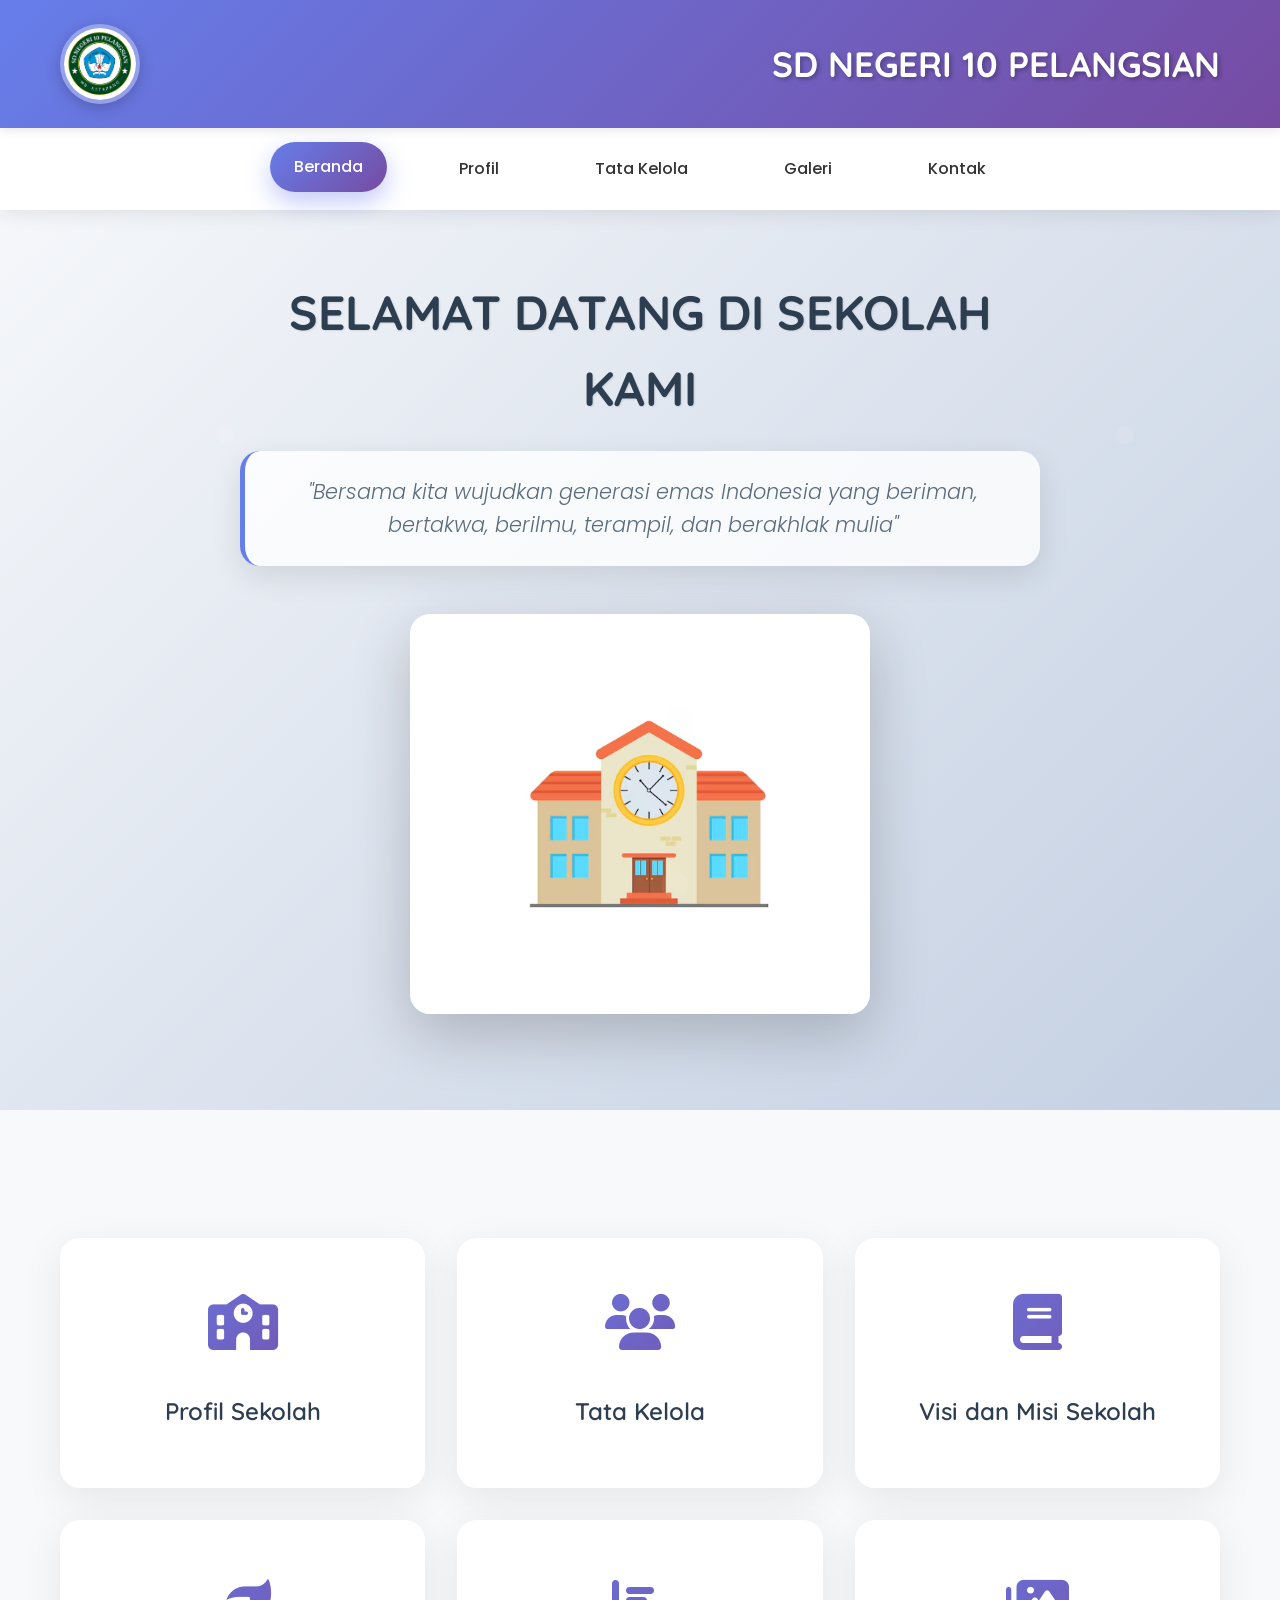
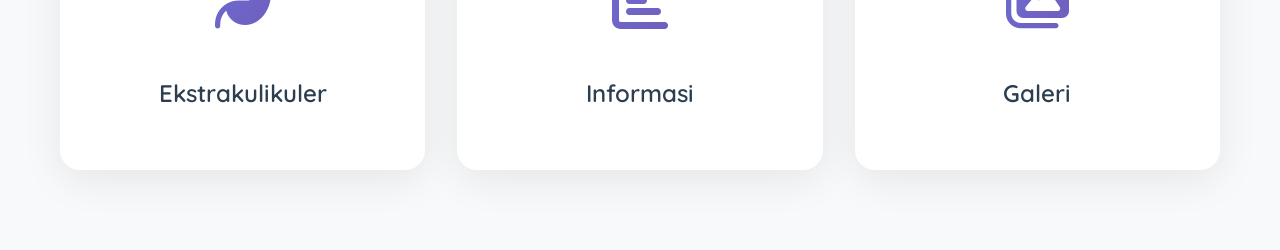
==== index.html @ 91337719 "fix tata kelola" ====
<!DOCTYPE html>
<html lang="id">

<head>
    <meta charset="UTF-8">
    <meta name="viewport" content="width=device-width, initial-scale=1.0">
    <title>SD NEGERI 10 PELANGSIAN</title>
    <link
        href="https://fonts.googleapis.com/css2?family=Quicksand:wght@300;400;500;600;700&family=Poppins:wght@300;400;500;600;700&display=swap"
        rel="stylesheet">
    <link rel="stylesheet" href="https://cdnjs.cloudflare.com/ajax/libs/font-awesome/6.4.0/css/all.min.css">
    <link rel="stylesheet" href="style.css">
</head>

<body>
    <!-- Header -->
    <header class="header">
        <div class="container">
            <div class="logo-section">
                <img src="logo.png" alt="Logo Sekolah" class="logo" id="logoUpload">
            </div>
            <h1 class="school-name">SD NEGERI 10 PELANGSIAN</h1>
        </div>
    </header>

    <!-- Navigation -->
    <nav class="navbar">
        <div class="container">
            <ul>
                <li><a href="index.html" class="active">Beranda</a></li>
                <li><a href="profil.html">Profil</a></li>
                <li><a href="tata-kelola.html" >Tata Kelola</a></li>
                <li><a href="galeri.html">Galeri</a></li>
                <li><a href="kontak.html">Kontak</a></li>
            </ul>
        </div>
    </nav>

    <!-- Hero Section -->
    <section class="hero">
        <div class="container">
            <div class="hero-content">
                <h2>SELAMAT DATANG DI SEKOLAH KAMI</h2>
                <p class="visi">"Bersama kita wujudkan generasi emas Indonesia yang beriman, bertakwa, berilmu,
                    terampil, dan berakhlak mulia"</p>
            </div>
            <img src="img/school-image.png" alt="Gambar Sekolah" class="hero-image" id="heroImage">
        </div>
    </section>

    <!-- Highlights -->
    <section class="highlights">
        <div class="container">
            <div class="highlight-grid">
                <a href="profil.html" class="highlight-card">
                    <div class="card-icon"><i class="fas fa-school"></i></div>
                    <h3>Profil Sekolah</h3>
                </a>
                <a href="tata-kelola.html" class="highlight-card">
                    <div class="card-icon"><i class="fas fa-users"></i></div>
                    <h3>Tata Kelola</h3>
                </a>
                <a href="#" class="highlight-card">
                    <div class="card-icon"><i class="fas fa-book"></i></div>
                    <h3>Visi dan Misi Sekolah</h3>
                </a>
                <a href="#" class="highlight-card">
                    <div class="card-icon"><i class="fas fa-leaf"></i></div>
                    <h3>Ekstrakulikuler</h3>
                </a>
                <a href="#" class="highlight-card">
                    <div class="card-icon"><i class="fas fa-chart-bar"></i></div>
                    <h3>Informasi</h3>
                </a>
                <a href="galeri.html" class="highlight-card">
                    <div class="card-icon"><i class="fas fa-images"></i></div>
                    <h3>Galeri</h3>
                </a>
            </div>
        </div>
    </section>


    <script src="script.js"></script>
</body>

</html>
---- style.css ----
* {
    margin: 0;
    padding: 0;
    box-sizing: border-box;
}

body {
    font-family: 'Poppins', sans-serif;
    line-height: 1.6;
    color: #333;
    overflow-x: hidden;
}

.container {
    max-width: 1200px;
    margin: 0 auto;
    padding: 0 20px;
}

/* Header */
.header {
    background: linear-gradient(135deg, #667eea 0%, #764ba2 100%);
    color: white;
    padding: 1.5rem 0;
    box-shadow: 0 2px 10px rgba(0, 0, 0, 0.1);
    position: sticky;
    top: 0;
    z-index: 1000;
}

.header .container {
    display: flex;
    justify-content: space-between;
    align-items: center;
    flex-wrap: wrap;
}

.logo-section {
    display: flex;
    align-items: center;
    gap: 15px;
}

.logo {
    width: 80px;
    height: 80px;
    border-radius: 50%;
    object-fit: cover;
    border: 4px solid rgba(255, 255, 255, 0.3);
    box-shadow: 0 4px 15px rgba(0, 0, 0, 0.2);
}

.school-name {
    font-family: 'Quicksand', sans-serif;
    font-size: 2.2rem;
    font-weight: 700;
    text-shadow: 2px 2px 4px rgba(0, 0, 0, 0.3);
}

.upload-btn {
    background: rgba(255, 255, 255, 0.2);
    border: 2px solid rgba(255, 255, 255, 0.3);
    color: white;
    padding: 8px 16px;
    border-radius: 25px;
    cursor: pointer;
    font-size: 0.9rem;
    transition: all 0.3s ease;
    backdrop-filter: blur(10px);
}

.upload-btn:hover {
    background: rgba(255, 255, 255, 0.3);
    transform: translateY(-2px);
}

/* Hero Section */
.hero {
    background: linear-gradient(135deg, #f5f7fa 0%, #c3cfe2 100%);
    padding: 4rem 0;
    position: relative;
    overflow: hidden;
}

.hero::before {
    content: '';
    position: absolute;
    top: 0;
    left: 0;
    right: 0;
    bottom: 0;
    background: url('data:image/svg+xml,<svg xmlns="http://www.w3.org/2000/svg" viewBox="0 0 100 100"><defs><pattern id="grain" width="100" height="100" patternUnits="userSpaceOnUse"><circle cx="25" cy="25" r="1" fill="rgba(255,255,255,0.1)"/><circle cx="75" cy="75" r="1.5" fill="rgba(255,255,255,0.05)"/></pattern></defs><rect width="100" height="100" fill="url(%23grain)"/></svg>');
    pointer-events: none;
}

.hero-content {
    text-align: center;
    max-width: 800px;
    margin: 0 auto 3rem;
    position: relative;
    z-index: 2;
}

.hero-content h2 {
    font-family: 'Quicksand', sans-serif;
    font-size: 3rem;
    font-weight: 700;
    color: #2c3e50;
    margin-bottom: 1.5rem;
    text-shadow: 1px 1px 2px rgba(0, 0, 0, 0.1);
}

.visi {
    font-size: 1.3rem;
    font-weight: 300;
    color: #5a6c7d;
    font-style: italic;
    padding: 1.5rem;
    background: rgba(255, 255, 255, 0.8);
    border-radius: 20px;
    border-left: 5px solid #667eea;
    box-shadow: 0 10px 30px rgba(0, 0, 0, 0.1);
    backdrop-filter: blur(10px);
}

.hero-image {
    display: block;
    margin: 0 auto 2rem;
    max-width: 100%;
    height: 400px;
    object-fit: cover;
    border-radius: 20px;
    box-shadow: 0 20px 60px rgba(0, 0, 0, 0.2);
    transition: all 0.5s ease;
}

.hero-image:hover {
    transform: scale(1.02);
}

.upload-hero-btn {
    display: block;
    margin: 0 auto;
    background: linear-gradient(135deg, #667eea 0%, #764ba2 100%);
    color: white;
    border: none;
    padding: 15px 30px;
    border-radius: 50px;
    font-size: 1.1rem;
    font-weight: 500;
    cursor: pointer;
    transition: all 0.3s ease;
    box-shadow: 0 10px 30px rgba(102, 126, 234, 0.4);
}

.upload-hero-btn:hover {
    transform: translateY(-3px);
    box-shadow: 0 15px 40px rgba(102, 126, 234, 0.6);
}

/* Navigation */
.navbar {
    background: #fff;
    box-shadow: 0 2px 20px rgba(0, 0, 0, 0.1);
    position: sticky;
    top: 120px;
    z-index: 999;
}

.navbar ul {
    display: flex;
    justify-content: center;
    list-style: none;
    padding: 1rem 0;
}

.navbar li {
    margin: 0 1.5rem;
}

.navbar a {
    text-decoration: none;
    color: #333;
    font-weight: 500;
    padding: 12px 24px;
    border-radius: 25px;
    transition: all 0.3s ease;
    position: relative;
    display: block;
}

.navbar a:hover,
.navbar a.active {
    background: linear-gradient(135deg, #667eea 0%, #764ba2 100%);
    color: white;
    transform: translateY(-2px);
    box-shadow: 0 10px 25px rgba(102, 126, 234, 0.4);
}

/* Highlights */
.highlights {
    padding: 5rem 0;
    background: #f8f9fa;
}

.highlight-grid {
    display: grid;
    grid-template-columns: repeat(auto-fit, minmax(300px, 1fr));
    gap: 2rem;
    margin-top: 3rem;
}

.highlight-card {
    background: white;
    padding: 2.5rem 2rem;
    border-radius: 20px;
    text-align: center;
    text-decoration: none;
    color: inherit;
    transition: all 0.4s ease;
    box-shadow: 0 10px 40px rgba(0, 0, 0, 0.08);
    border: 1px solid rgba(255, 255, 255, 0.2);
    position: relative;
    overflow: hidden;
}

.highlight-card::before {
    content: '';
    position: absolute;
    top: 0;
    left: -100%;
    width: 100%;
    height: 100%;
    background: linear-gradient(90deg, transparent, rgba(255, 255, 255, 0.4), transparent);
    transition: left 0.5s;
}

.highlight-card:hover::before {
    left: 100%;
}

.highlight-card:hover {
    transform: translateY(-15px);
    box-shadow: 0 25px 60px rgba(0, 0, 0, 0.15);
}

.card-icon {
    font-size: 3.5rem;
    color: #667eea;
    margin-bottom: 1.5rem;
    background: linear-gradient(135deg, #667eea, #764ba2);
    -webkit-background-clip: text;
    -webkit-text-fill-color: transparent;
    background-clip: text;
}

.highlight-card h3 {
    font-family: 'Quicksand', sans-serif;
    font-size: 1.5rem;
    font-weight: 600;
    color: #2c3e50;
    margin-bottom: 1rem;
}

/* Responsive */
@media (max-width: 768px) {
    .header .container {
        flex-direction: column;
        gap: 1rem;
        text-align: center;
    }

    .school-name {
        font-size: 1.8rem;
    }

    .hero-content h2 {
        font-size: 2.2rem;
    }

    .navbar ul {
        flex-wrap: wrap;
        gap: 10px;
    }

    .navbar li {
        margin: 0 10px;
    }

    .highlight-grid {
        grid-template-columns: 1fr;
        gap: 1.5rem;
    }
}

@media (max-width: 480px) {
    .hero-content h2 {
        font-size: 1.8rem;
    }

    .visi {
        font-size: 1.1rem;
        padding: 1rem;
    }

    .hero-image {
        height: 250px;
    }
}

/* Loading Animation */
@keyframes fadeInUp {
    from {
        opacity: 0;
        transform: translateY(30px);
    }

    to {
        opacity: 1;
        transform: translateY(0);
    }
}

.highlight-card,
.hero-content {
    animation: fadeInUp 0.8s ease forwards;
}

.highlight-card:nth-child(1) {
    animation-delay: 0.1s;
}

.highlight-card:nth-child(2) {
    animation-delay: 0.2s;
}

.highlight-card:nth-child(3) {
    animation-delay: 0.3s;
}

.highlight-card:nth-child(4) {
    animation-delay: 0.4s;
}

.highlight-card:nth-child(5) {
    animation-delay: 0.5s;
}

.highlight-card:nth-child(6) {
    animation-delay: 0.6s;
}
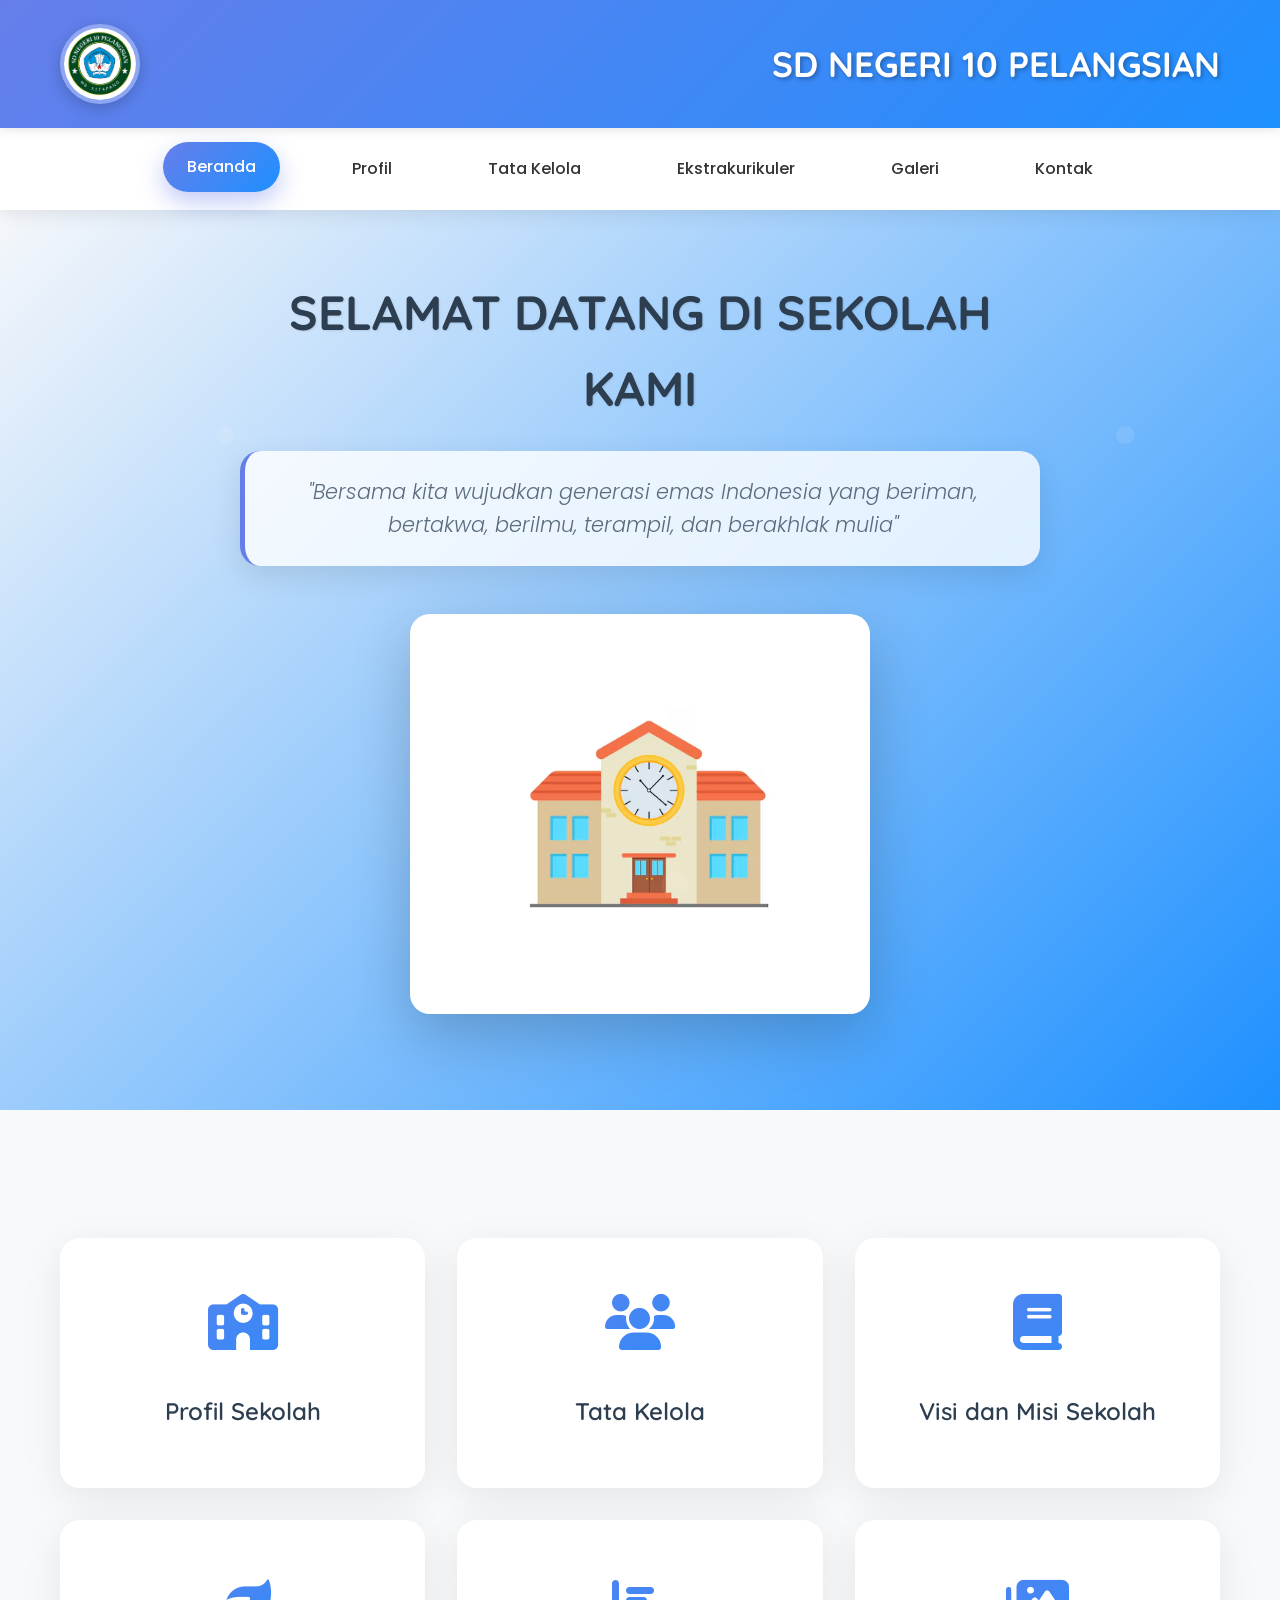
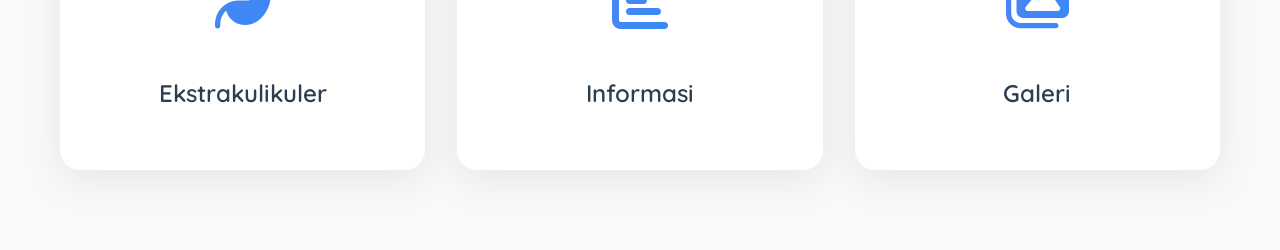
==== commit 40cb9015: "refactor code" ====
--- a/index.html
+++ b/index.html
@@ -9,7 +9,7 @@
         href="https://fonts.googleapis.com/css2?family=Quicksand:wght@300;400;500;600;700&family=Poppins:wght@300;400;500;600;700&display=swap"
         rel="stylesheet">
     <link rel="stylesheet" href="https://cdnjs.cloudflare.com/ajax/libs/font-awesome/6.4.0/css/all.min.css">
-    <link rel="stylesheet" href="style.css">
+    <link rel="stylesheet" href="css/style.css">
 </head>
 
 <body>
@@ -17,7 +17,7 @@
     <header class="header">
         <div class="container">
             <div class="logo-section">
-                <img src="logo.png" alt="Logo Sekolah" class="logo" id="logoUpload">
+                <img src="img/logo.png" alt="Logo Sekolah" class="logo" id="logoUpload">
             </div>
             <h1 class="school-name">SD NEGERI 10 PELANGSIAN</h1>
         </div>
@@ -29,7 +29,8 @@
             <ul>
                 <li><a href="index.html" class="active">Beranda</a></li>
                 <li><a href="profil.html">Profil</a></li>
-                <li><a href="tata-kelola.html" >Tata Kelola</a></li>
+                <li><a href="tata-kelola.html">Tata Kelola</a></li>
+                <li><a href="ekstrakurikuler.html">Ekstrakurikuler</a></li>
                 <li><a href="galeri.html">Galeri</a></li>
                 <li><a href="kontak.html">Kontak</a></li>
             </ul>
@@ -64,7 +65,7 @@
                     <div class="card-icon"><i class="fas fa-book"></i></div>
                     <h3>Visi dan Misi Sekolah</h3>
                 </a>
-                <a href="#" class="highlight-card">
+                <a href="ekstrakurikuler.html" class="highlight-card">
                     <div class="card-icon"><i class="fas fa-leaf"></i></div>
                     <h3>Ekstrakulikuler</h3>
                 </a>
@@ -84,4 +85,4 @@
     <script src="script.js"></script>
 </body>
 
-</html>
+</html>
--- a/css/style.css
+++ b/css/style.css
@@ -0,0 +1,351 @@
+* {
+    margin: 0;
+    padding: 0;
+    box-sizing: border-box;
+}
+
+body {
+    font-family: 'Poppins', sans-serif;
+    line-height: 1.6;
+    color: #1E90FF;
+    overflow-x: hidden;
+}
+
+.container {
+    max-width: 1200px;
+    margin: 0 auto;
+    padding: 0 20px;
+}
+
+/* Header */
+.header {
+    background: linear-gradient(135deg, #667eea 0%, #1e90ff 100%);
+    color: white;
+    padding: 1.5rem 0;
+    box-shadow: 0 2px 10px rgba(0, 0, 0, 0.1);
+    position: sticky;
+    top: 0;
+    z-index: 1000;
+}
+
+.header .container {
+    display: flex;
+    justify-content: space-between;
+    align-items: center;
+    flex-wrap: wrap;
+}
+
+.logo-section {
+    display: flex;
+    align-items: center;
+    gap: 15px;
+}
+
+.logo {
+    width: 80px;
+    height: 80px;
+    border-radius: 50%;
+    object-fit: cover;
+    border: 4px solid rgba(255, 255, 255, 0.3);
+    box-shadow: 0 4px 15px rgba(0, 0, 0, 0.2);
+}
+
+.school-name {
+    font-family: 'Quicksand', sans-serif;
+    font-size: 2.2rem;
+    font-weight: 700;
+    text-shadow: 2px 2px 4px rgba(0, 0, 0, 0.3);
+}
+
+.upload-btn {
+    background: rgba(255, 255, 255, 0.2);
+    border: 2px solid rgba(255, 255, 255, 0.3);
+    color: white;
+    padding: 8px 16px;
+    border-radius: 25px;
+    cursor: pointer;
+    font-size: 0.9rem;
+    transition: all 0.3s ease;
+    backdrop-filter: blur(10px);
+}
+
+.upload-btn:hover {
+    background: rgba(255, 255, 255, 0.3);
+    transform: translateY(-2px);
+}
+
+/* Hero Section */
+.hero {
+    background: linear-gradient(135deg, #f5f7fa 0%, #1e90ff 100%);
+    padding: 4rem 0;
+    position: relative;
+    overflow: hidden;
+}
+
+.hero::before {
+    content: '';
+    position: absolute;
+    top: 0;
+    left: 0;
+    right: 0;
+    bottom: 0;
+    background: url('data:image/svg+xml,<svg xmlns="http://www.w3.org/2000/svg" viewBox="0 0 100 100"><defs><pattern id="grain" width="100" height="100" patternUnits="userSpaceOnUse"><circle cx="25" cy="25" r="1" fill="rgba(255,255,255,0.1)"/><circle cx="75" cy="75" r="1.5" fill="rgba(255,255,255,0.05)"/></pattern></defs><rect width="100" height="100" fill="url(%23grain)"/></svg>');
+    pointer-events: none;
+}
+
+.hero-content {
+    text-align: center;
+    max-width: 800px;
+    margin: 0 auto 3rem;
+    position: relative;
+    z-index: 2;
+}
+
+.hero-content h2 {
+    font-family: 'Quicksand', sans-serif;
+    font-size: 3rem;
+    font-weight: 700;
+    color: #2c3e50;
+    margin-bottom: 1.5rem;
+    text-shadow: 1px 1px 2px rgba(0, 0, 0, 0.1);
+}
+
+.visi {
+    font-size: 1.3rem;
+    font-weight: 300;
+    color: #5a6c7d;
+    font-style: italic;
+    padding: 1.5rem;
+    background: rgba(255, 255, 255, 0.8);
+    border-radius: 20px;
+    border-left: 5px solid #667eea;
+    box-shadow: 0 10px 30px rgba(0, 0, 0, 0.1);
+    backdrop-filter: blur(10px);
+}
+
+.hero-image {
+    display: block;
+    margin: 0 auto 2rem;
+    max-width: 100%;
+    height: 400px;
+    object-fit: cover;
+    border-radius: 20px;
+    box-shadow: 0 20px 60px rgba(0, 0, 0, 0.2);
+    transition: all 0.5s ease;
+}
+
+.hero-image:hover {
+    transform: scale(1.02);
+}
+
+.upload-hero-btn {
+    display: block;
+    margin: 0 auto;
+    background: linear-gradient(135deg, #667eea 0%, #1e90ff 100%);
+    color: white;
+    border: none;
+    padding: 15px 30px;
+    border-radius: 50px;
+    font-size: 1.1rem;
+    font-weight: 500;
+    cursor: pointer;
+    transition: all 0.3s ease;
+    box-shadow: 0 10px 30px rgba(102, 126, 234, 0.4);
+}
+
+.upload-hero-btn:hover {
+    transform: translateY(-3px);
+    box-shadow: 0 15px 40px rgba(102, 126, 234, 0.6);
+}
+
+/* Navigation */
+.navbar {
+    background: #fff;
+    box-shadow: 0 2px 20px rgba(0, 0, 0, 0.1);
+    position: sticky;
+    top: 120px;
+    z-index: 999;
+}
+
+.navbar ul {
+    display: flex;
+    justify-content: center;
+    list-style: none;
+    padding: 1rem 0;
+}
+
+.navbar li {
+    margin: 0 1.5rem;
+}
+
+.navbar a {
+    text-decoration: none;
+    color: #333;
+    font-weight: 500;
+    padding: 12px 24px;
+    border-radius: 25px;
+    transition: all 0.3s ease;
+    position: relative;
+    display: block;
+}
+
+.navbar a:hover,
+.navbar a.active {
+    background: linear-gradient(135deg, #667eea 0%, #1e90ff 100%);
+    color: white;
+    transform: translateY(-2px);
+    box-shadow: 0 10px 25px rgba(102, 126, 234, 0.4);
+}
+
+/* Highlights */
+.highlights {
+    padding: 5rem 0;
+    background: #f8f9fa;
+}
+
+.highlight-grid {
+    display: grid;
+    grid-template-columns: repeat(auto-fit, minmax(300px, 1fr));
+    gap: 2rem;
+    margin-top: 3rem;
+}
+
+.highlight-card {
+    background: white;
+    padding: 2.5rem 2rem;
+    border-radius: 20px;
+    text-align: center;
+    text-decoration: none;
+    color: inherit;
+    transition: all 0.4s ease;
+    box-shadow: 0 10px 40px rgba(0, 0, 0, 0.08);
+    border: 1px solid rgba(255, 255, 255, 0.2);
+    position: relative;
+    overflow: hidden;
+}
+
+.highlight-card::before {
+    content: '';
+    position: absolute;
+    top: 0;
+    left: -100%;
+    width: 100%;
+    height: 100%;
+    background: linear-gradient(90deg, transparent, rgba(255, 255, 255, 0.4), transparent);
+    transition: left 0.5s;
+}
+
+.highlight-card:hover::before {
+    left: 100%;
+}
+
+.highlight-card:hover {
+    transform: translateY(-15px);
+    box-shadow: 0 25px 60px rgba(0, 0, 0, 0.15);
+}
+
+.card-icon {
+    font-size: 3.5rem;
+    color: #667eea;
+    margin-bottom: 1.5rem;
+    background: linear-gradient(135deg, #667eea, #1e90ff);
+    -webkit-background-clip: text;
+    -webkit-text-fill-color: transparent;
+    background-clip: text;
+}
+
+.highlight-card h3 {
+    font-family: 'Quicksand', sans-serif;
+    font-size: 1.5rem;
+    font-weight: 600;
+    color: #2c3e50;
+    margin-bottom: 1rem;
+}
+
+/* Responsive */
+@media (max-width: 768px) {
+    .header .container {
+        flex-direction: column;
+        gap: 1rem;
+        text-align: center;
+    }
+
+    .school-name {
+        font-size: 1.8rem;
+    }
+
+    .hero-content h2 {
+        font-size: 2.2rem;
+    }
+
+    .navbar ul {
+        flex-wrap: wrap;
+        gap: 10px;
+    }
+
+    .navbar li {
+        margin: 0 10px;
+    }
+
+    .highlight-grid {
+        grid-template-columns: 1fr;
+        gap: 1.5rem;
+    }
+}
+
+@media (max-width: 480px) {
+    .hero-content h2 {
+        font-size: 1.8rem;
+    }
+
+    .visi {
+        font-size: 1.1rem;
+        padding: 1rem;
+    }
+
+    .hero-image {
+        height: 250px;
+    }
+}
+
+/* Loading Animation */
+@keyframes fadeInUp {
+    from {
+        opacity: 0;
+        transform: translateY(30px);
+    }
+
+    to {
+        opacity: 1;
+        transform: translateY(0);
+    }
+}
+
+.highlight-card,
+.hero-content {
+    animation: fadeInUp 0.8s ease forwards;
+}
+
+.highlight-card:nth-child(1) {
+    animation-delay: 0.1s;
+}
+
+.highlight-card:nth-child(2) {
+    animation-delay: 0.2s;
+}
+
+.highlight-card:nth-child(3) {
+    animation-delay: 0.3s;
+}
+
+.highlight-card:nth-child(4) {
+    animation-delay: 0.4s;
+}
+
+.highlight-card:nth-child(5) {
+    animation-delay: 0.5s;
+}
+
+.highlight-card:nth-child(6) {
+    animation-delay: 0.6s;
+}
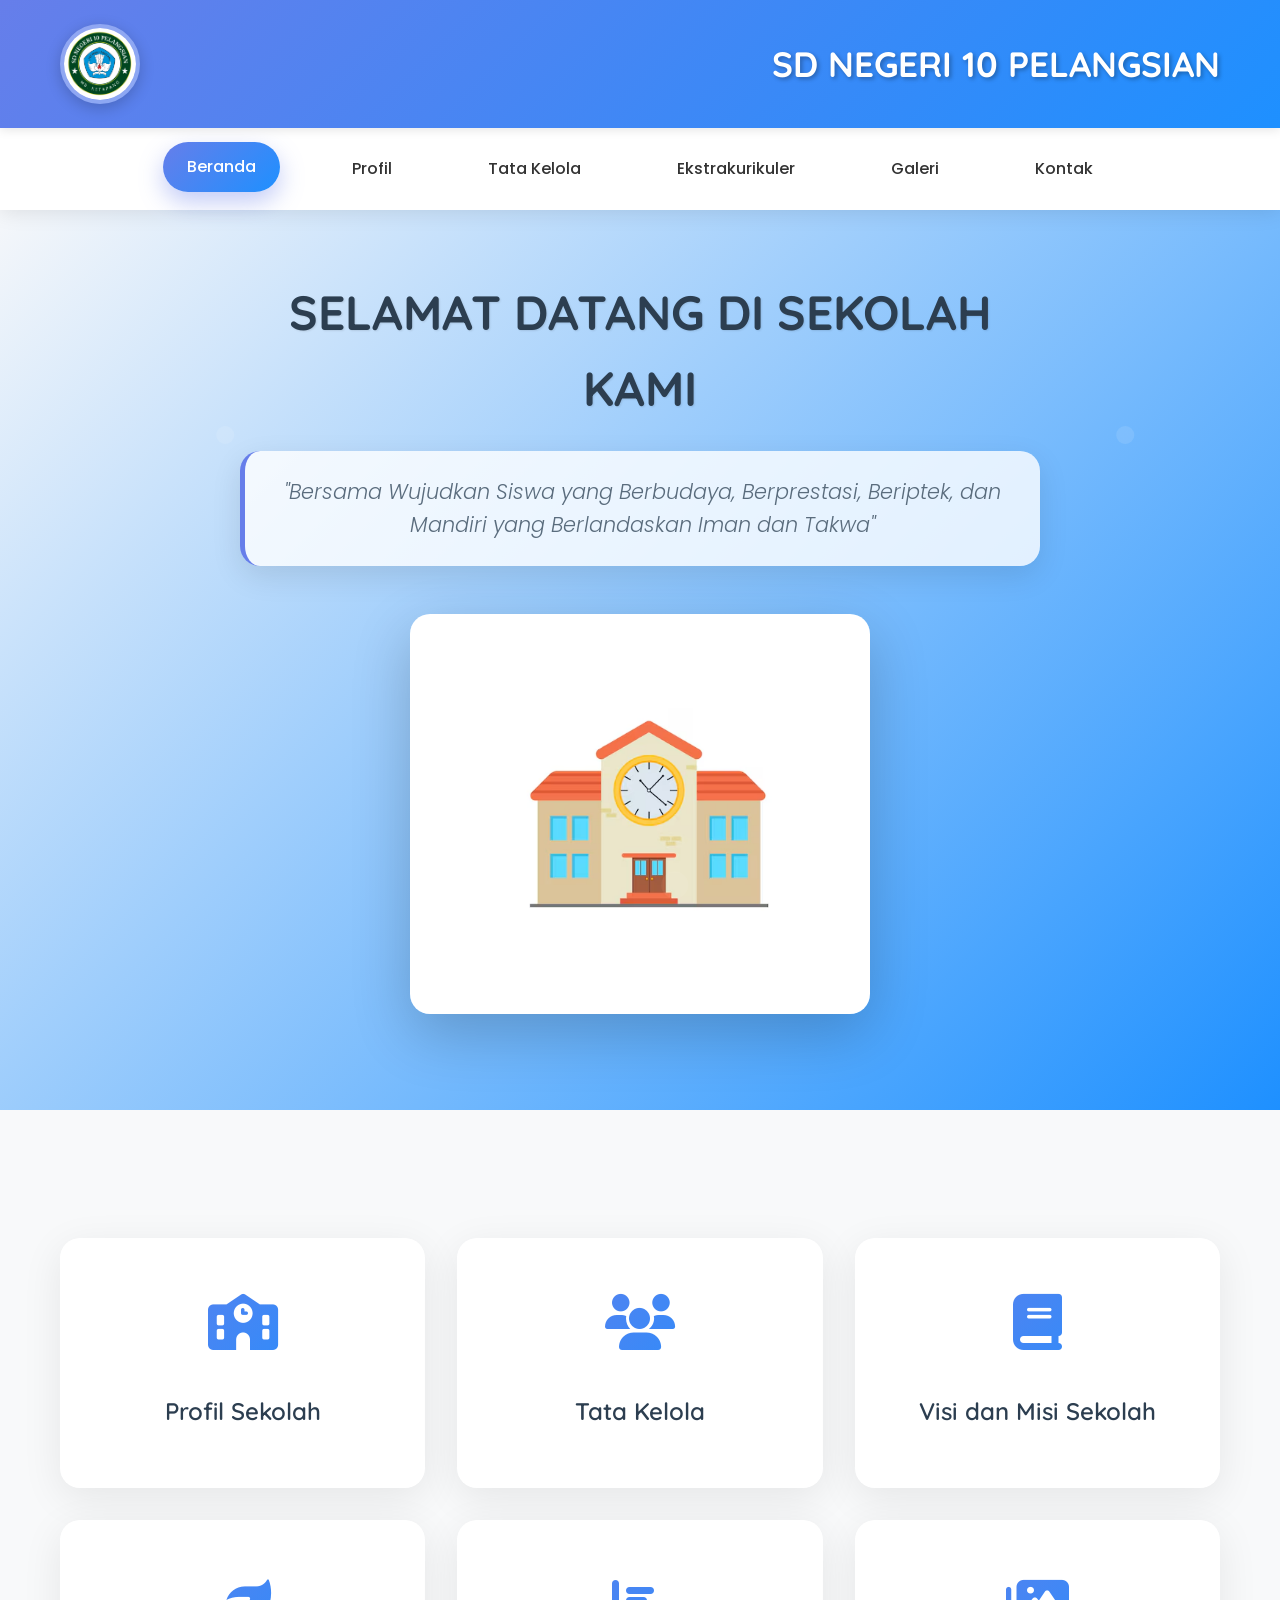
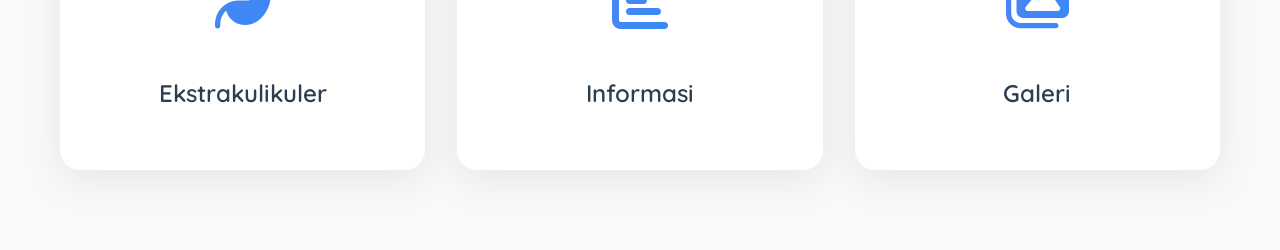
==== commit dcfd2abc: "Update vision statement and link in index.html" ====
--- a/index.html
+++ b/index.html
@@ -42,8 +42,7 @@
         <div class="container">
             <div class="hero-content">
                 <h2>SELAMAT DATANG DI SEKOLAH KAMI</h2>
-                <p class="visi">"Bersama kita wujudkan generasi emas Indonesia yang beriman, bertakwa, berilmu,
-                    terampil, dan berakhlak mulia"</p>
+                <p class="visi">"Bersama Wujudkan Siswa yang Berbudaya, Berprestasi, Beriptek, dan Mandiri yang Berlandaskan Iman dan Takwa"</p>
             </div>
             <img src="img/school-image.png" alt="Gambar Sekolah" class="hero-image" id="heroImage">
         </div>
@@ -61,7 +60,7 @@
                     <div class="card-icon"><i class="fas fa-users"></i></div>
                     <h3>Tata Kelola</h3>
                 </a>
-                <a href="#" class="highlight-card">
+                <a href="visi misi sekolah" class="highlight-card">
                     <div class="card-icon"><i class="fas fa-book"></i></div>
                     <h3>Visi dan Misi Sekolah</h3>
                 </a>
@@ -85,4 +84,4 @@
     <script src="script.js"></script>
 </body>
 
-</html>+</html>
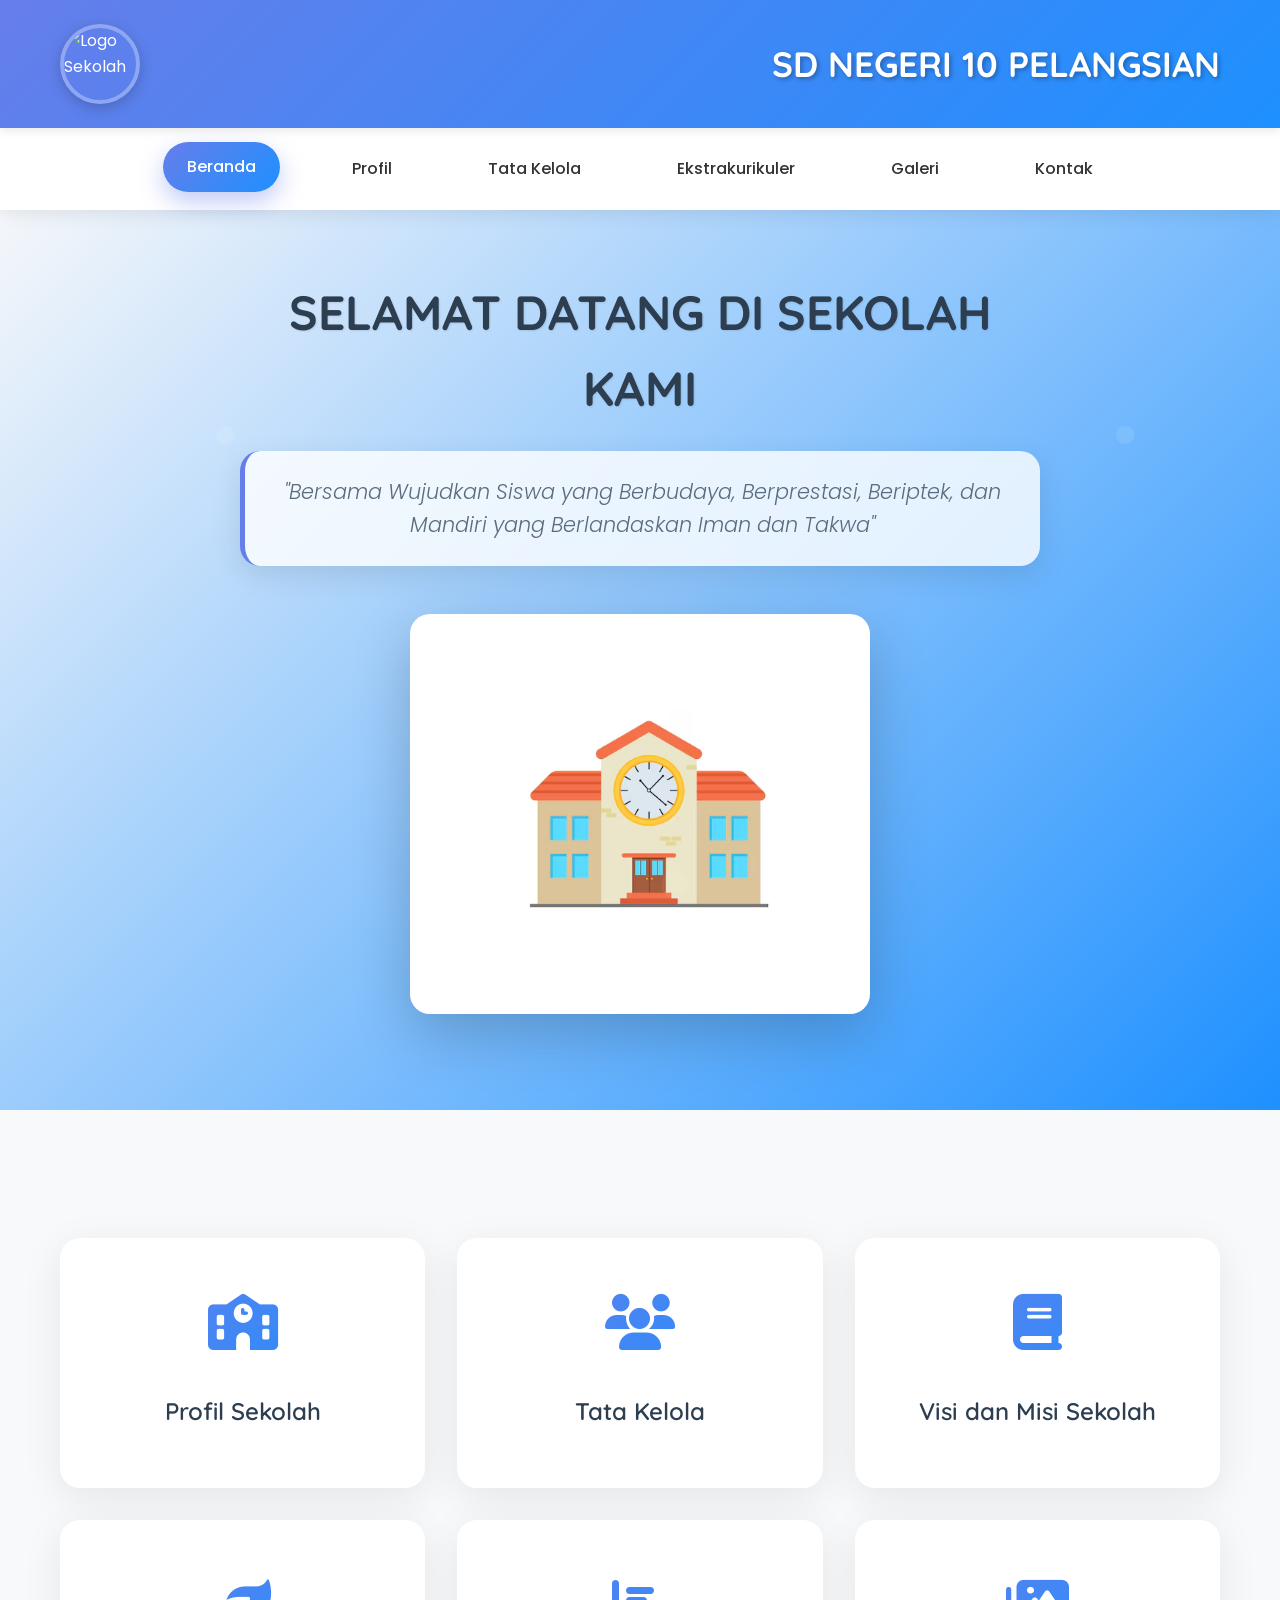
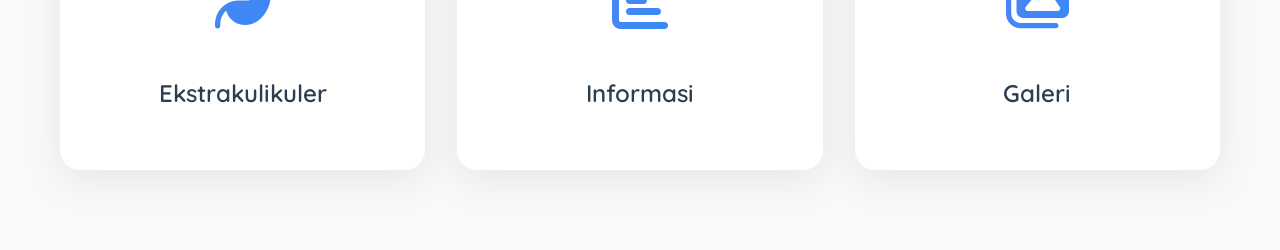
==== commit 4437f156: "Update logo image source in index.html" ====
--- a/index.html
+++ b/index.html
@@ -17,7 +17,7 @@
     <header class="header">
         <div class="container">
             <div class="logo-section">
-                <img src="img/logo.png" alt="Logo Sekolah" class="logo" id="logoUpload">
+                <img src="img/IMG_5970.png" alt="Logo Sekolah" class="logo" id="logoUpload">
             </div>
             <h1 class="school-name">SD NEGERI 10 PELANGSIAN</h1>
         </div>
@@ -60,7 +60,7 @@
                     <div class="card-icon"><i class="fas fa-users"></i></div>
                     <h3>Tata Kelola</h3>
                 </a>
-                <a href="visi misi sekolah" class="highlight-card">
+                <a href="visi misi sekolah.html" class="highlight-card">
                     <div class="card-icon"><i class="fas fa-book"></i></div>
                     <h3>Visi dan Misi Sekolah</h3>
                 </a>
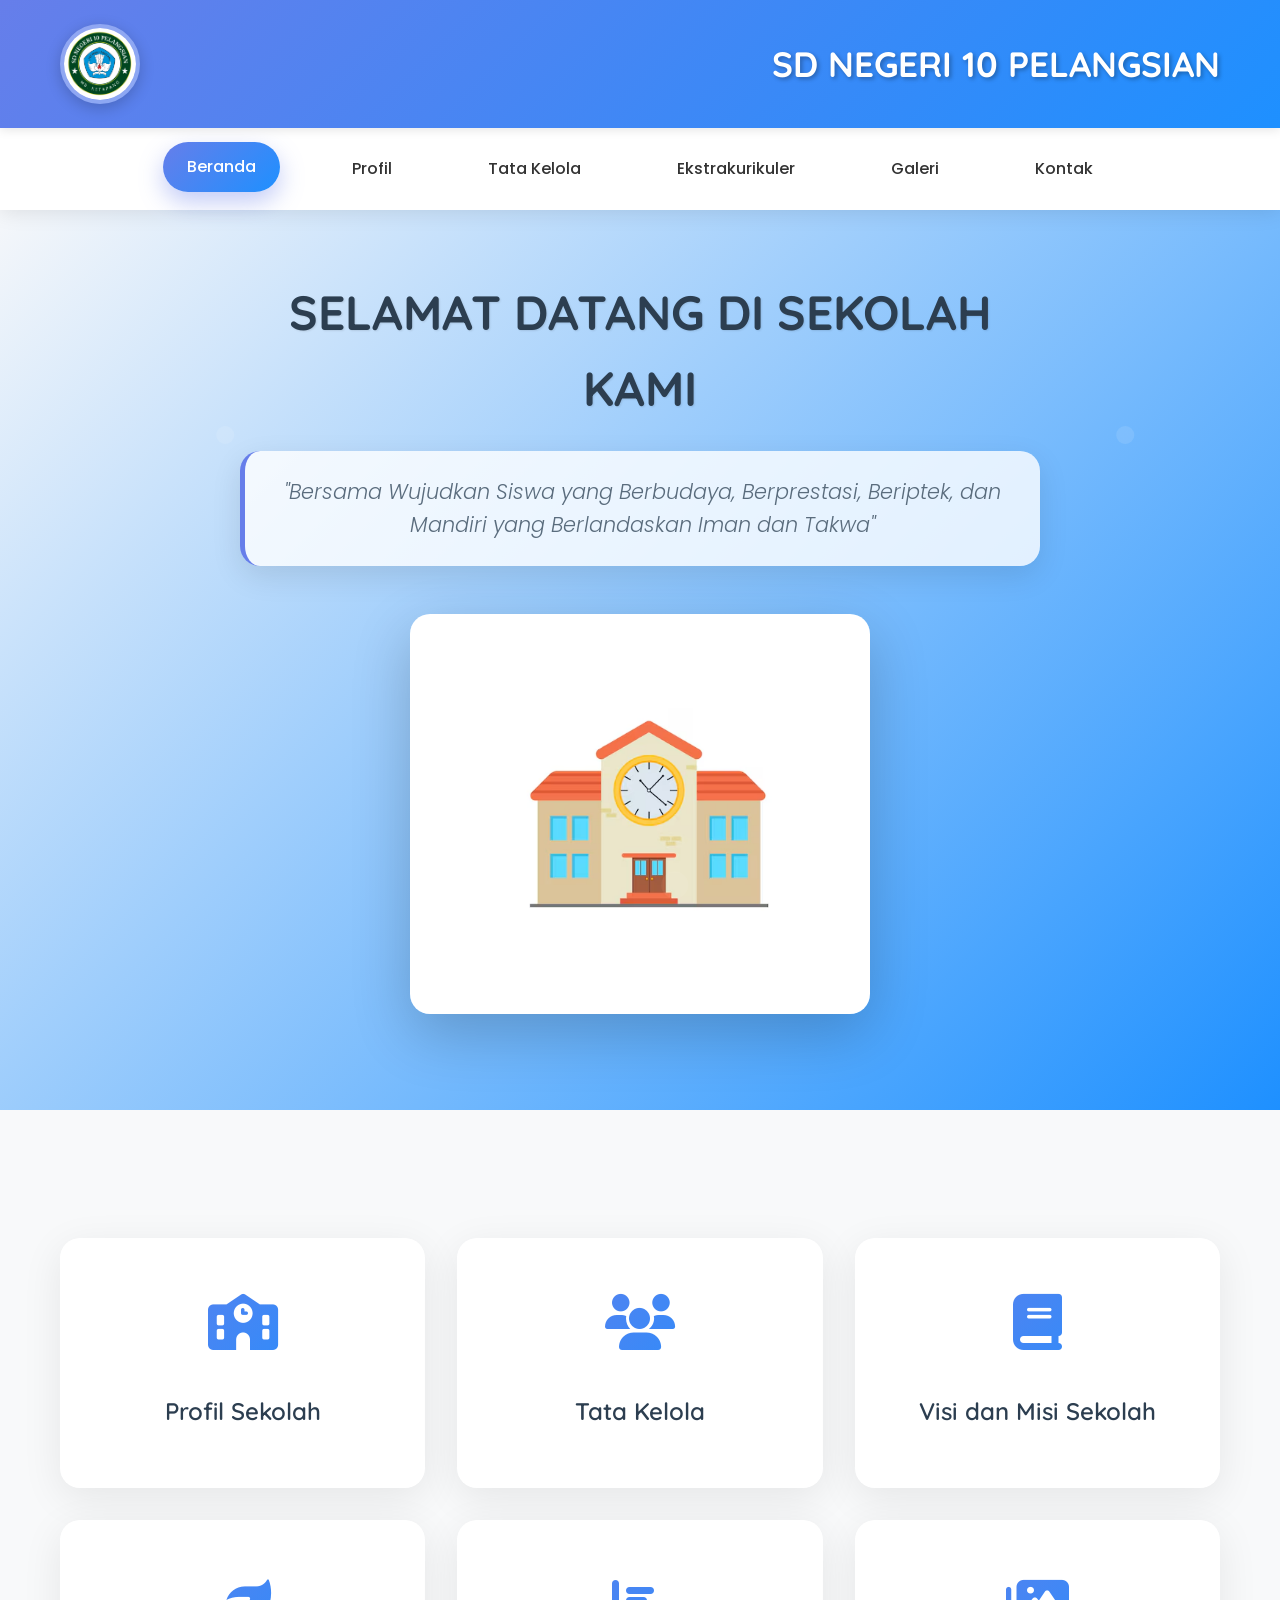
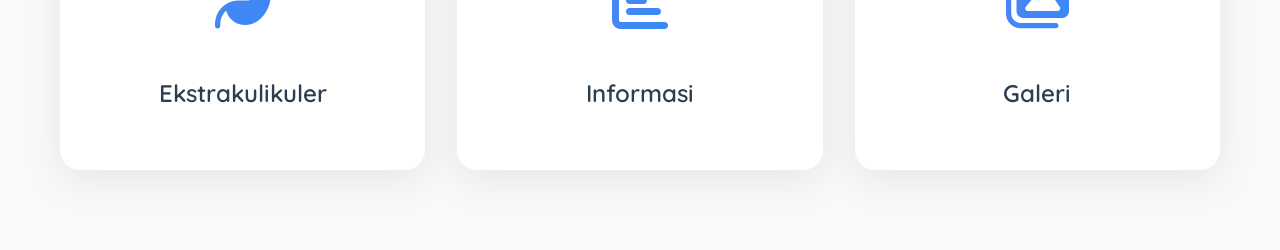
==== commit 9d3b78c9: "Update index.html" ====
--- a/index.html
+++ b/index.html
@@ -17,7 +17,7 @@
     <header class="header">
         <div class="container">
             <div class="logo-section">
-                <img src="img/IMG_5970.png" alt="Logo Sekolah" class="logo" id="logoUpload">
+                <img src="img/logo.png" alt="Logo Sekolah" class="logo" id="logoUpload">
             </div>
             <h1 class="school-name">SD NEGERI 10 PELANGSIAN</h1>
         </div>
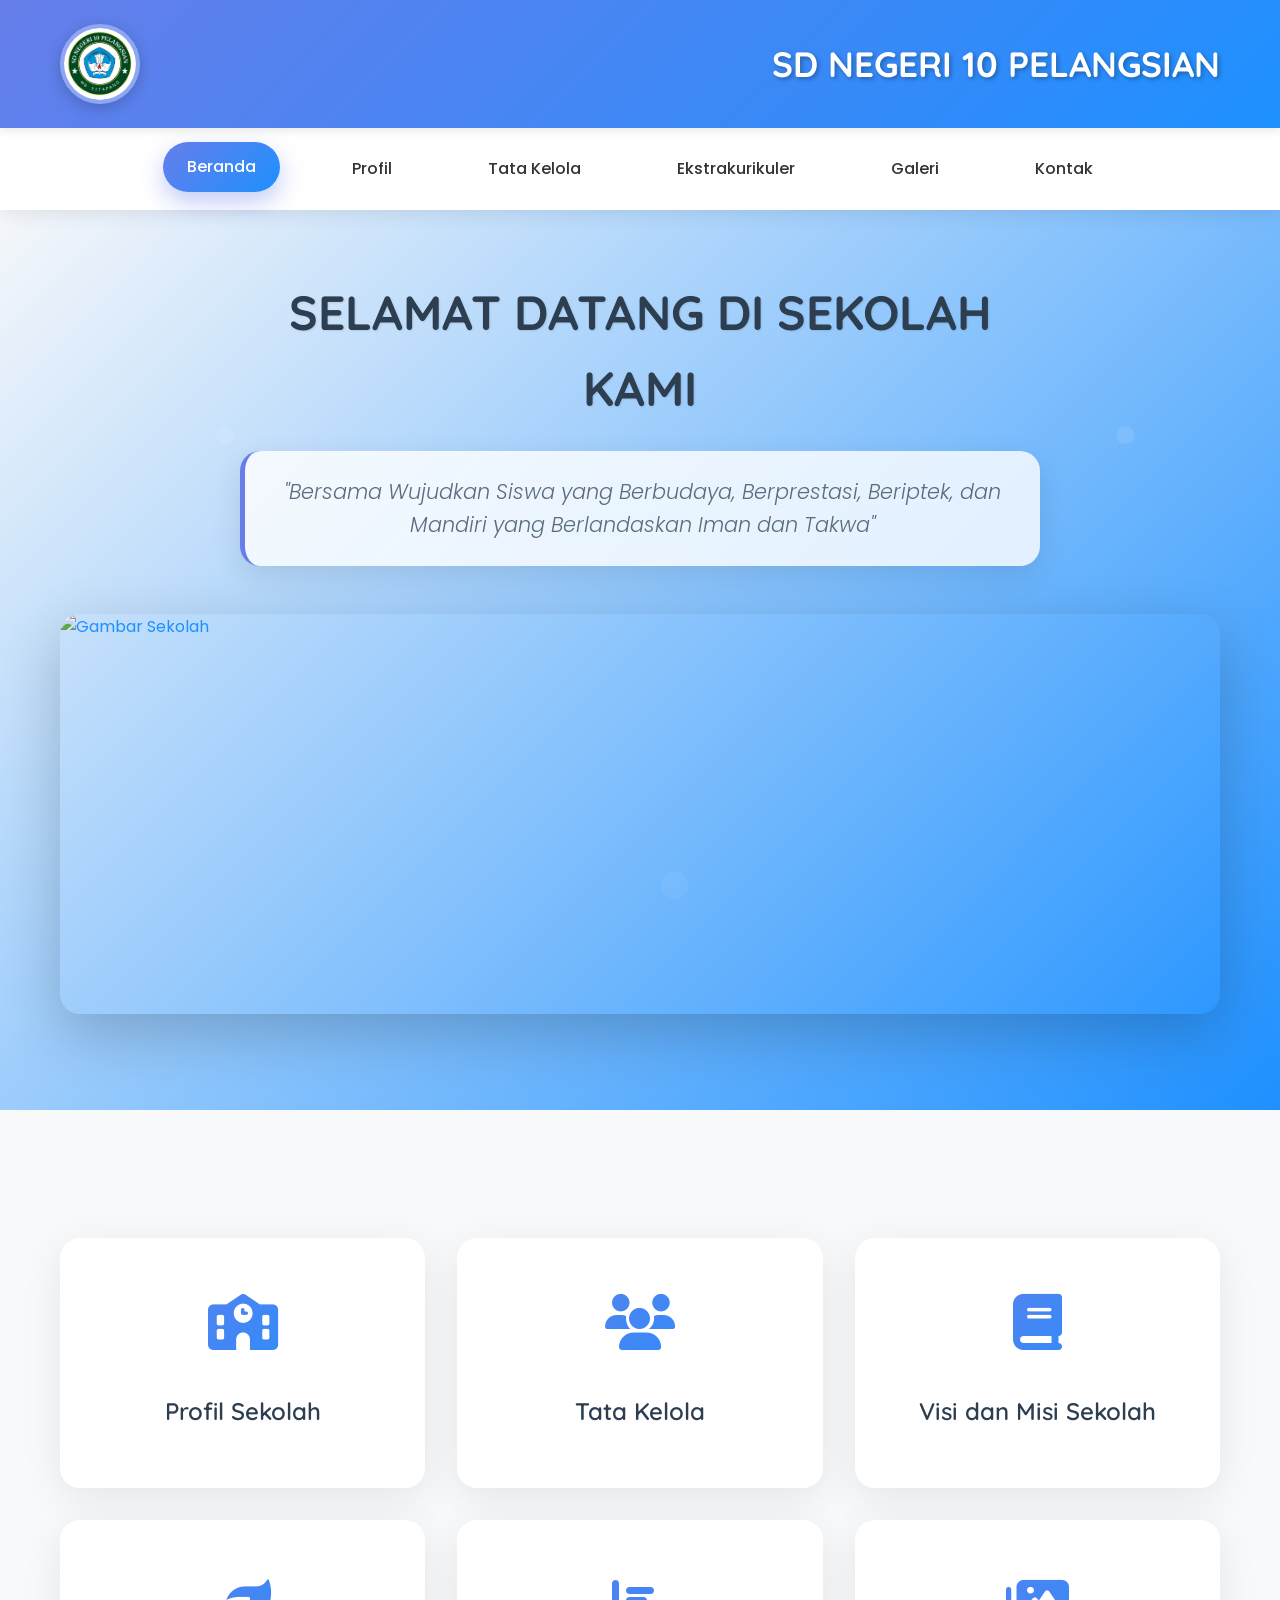
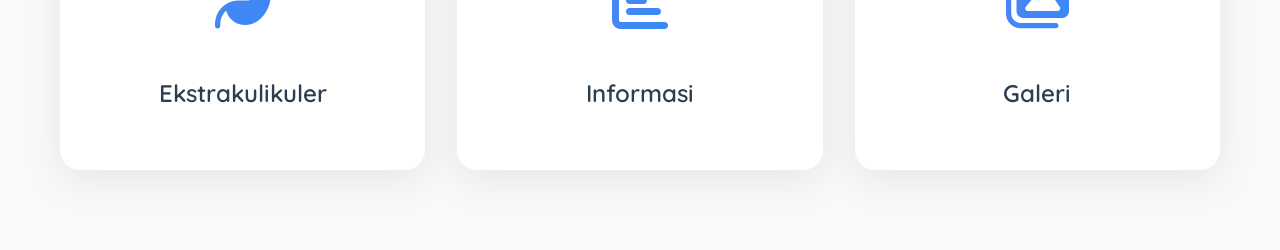
==== commit ca80bed5: "Update school image in index.html" ====
--- a/index.html
+++ b/index.html
@@ -44,7 +44,7 @@
                 <h2>SELAMAT DATANG DI SEKOLAH KAMI</h2>
                 <p class="visi">"Bersama Wujudkan Siswa yang Berbudaya, Berprestasi, Beriptek, dan Mandiri yang Berlandaskan Iman dan Takwa"</p>
             </div>
-            <img src="img/school-image.png" alt="Gambar Sekolah" class="hero-image" id="heroImage">
+            <img src="img/IMG_5970.png" alt="Gambar Sekolah" class="hero-image" id="heroImage">
         </div>
     </section>
 
